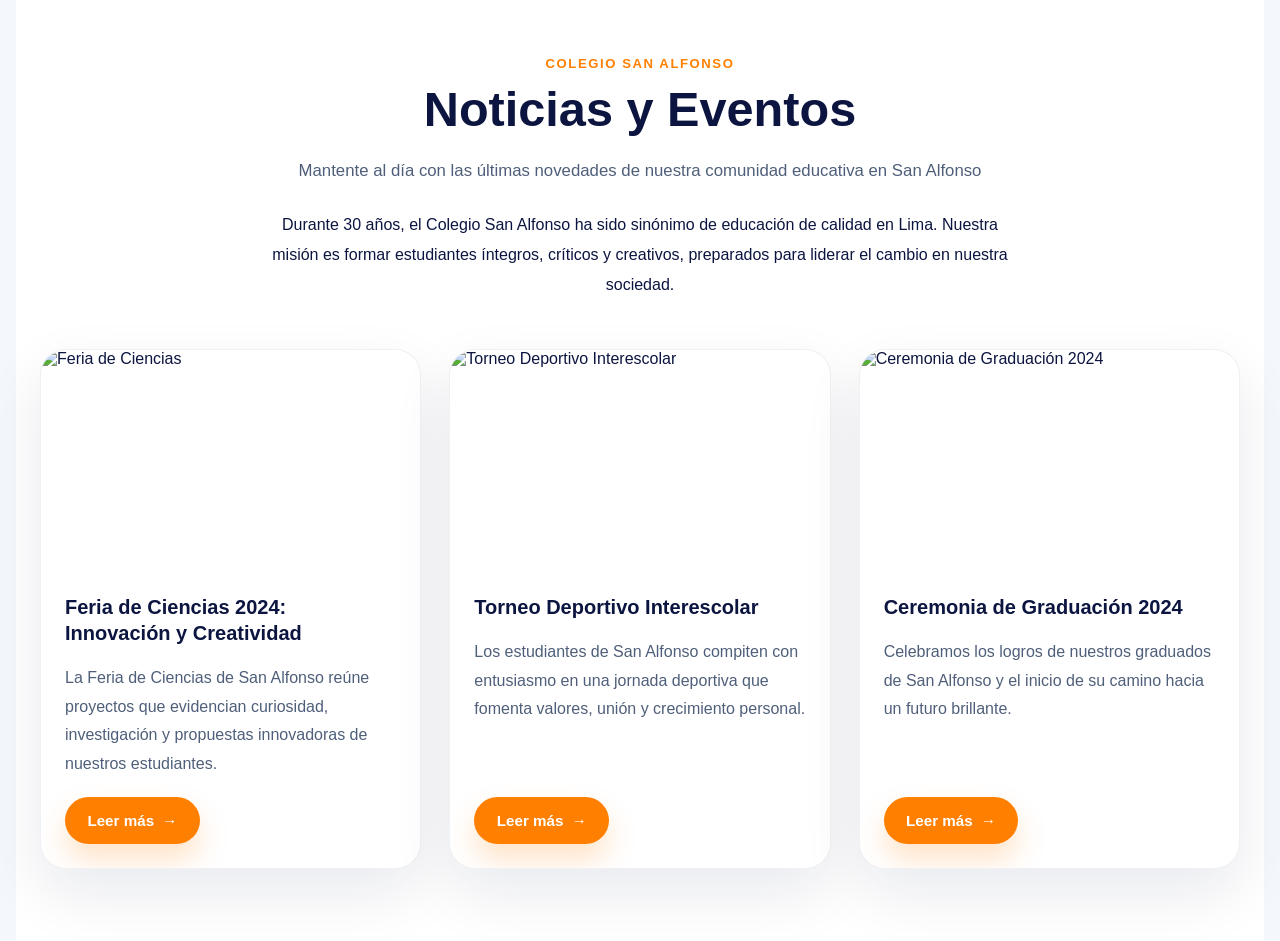
==== pages/noticias/index.html @ c3a73aa1 "Avances en la sección de noticias de San Alfonso He subido lo que llevo avanzado de la sección de no" ====
﻿<!DOCTYPE html>
<html lang="es">
<head>
  <meta charset="UTF-8" />
  <meta name="viewport" content="width=device-width, initial-scale=1.0" />
  <title>Noticias y Eventos | CRSA</title>
  <link rel="stylesheet" href="../../css/noticias.css" />
</head>
<body class="noticias-page">
  <main class="news-shell">
    <section class="news-hero">
      <p class="eyebrow">Colegio San Alfonso</p>
      <h1>Noticias y Eventos</h1>
      <p class="news-subtitle">Mantente al día con las últimas novedades de nuestra comunidad educativa en San Alfonso</p>
      <p class="news-intro">Durante 30 años, el Colegio San Alfonso ha sido sinónimo de educación de calidad en Lima. Nuestra misión es formar estudiantes íntegros, críticos y creativos, preparados para liderar el cambio en nuestra sociedad.</p>
    </section>

    <section class="news-grid" aria-label="Sección de noticias y eventos">
      <article class="news-card">
        <div class="card-image-wrapper">
          <img src="https://images.unsplash.com/photo-1517520287167-4bbf64a00d66?auto=format&fit=crop&w=900&q=80" alt="Feria de Ciencias" loading="lazy" />
        </div>
        <div class="card-content">
          <h2>Feria de Ciencias 2024: Innovación y Creatividad</h2>
          <p>La Feria de Ciencias de San Alfonso reúne proyectos que evidencian curiosidad, investigación y propuestas innovadoras de nuestros estudiantes.</p>
          <a class="card-link" href="#">Leer más</a>
        </div>
      </article>

      <article class="news-card">
        <div class="card-image-wrapper">
          <img src="https://images.unsplash.com/photo-1521412644187-c49fa049e84d?auto=format&fit=crop&w=900&q=80" alt="Torneo Deportivo Interescolar" loading="lazy" />
        </div>
        <div class="card-content">
          <h2>Torneo Deportivo Interescolar</h2>
          <p>Los estudiantes de San Alfonso compiten con entusiasmo en una jornada deportiva que fomenta valores, unión y crecimiento personal.</p>
          <a class="card-link" href="#">Leer más</a>
        </div>
      </article>

      <article class="news-card">
        <div class="card-image-wrapper">
          <img src="https://images.unsplash.com/photo-1500530855697-b586d89ba3ee?auto=format&fit=crop&w=900&q=80" alt="Ceremonia de Graduación 2024" loading="lazy" />
        </div>
        <div class="card-content">
          <h2>Ceremonia de Graduación 2024</h2>
          <p>Celebramos los logros de nuestros graduados de San Alfonso y el inicio de su camino hacia un futuro brillante.</p>
          <a class="card-link" href="#">Leer más</a>
        </div>
      </article>
    </section>
  </main>
</body>
</html>
---- css/noticias.css ----
﻿:root {
  --bg: #ffffff;
  --surface: #ffffff;
  --text: #0c1540;
  --muted: #4f5f7a;
  --accent: #ff7f00;
  --accent-dark: #e86c00;
  --shadow: 0 24px 60px rgba(12, 21, 64, 0.09);
  --radius: 26px;
  --font: "Inter", "Segoe UI", sans-serif;
}

body.noticias-page {
  margin: 0;
  min-height: 100vh;
  background: #f4f7fb;
  color: var(--text);
  font-family: var(--font);
}

.news-shell {
  max-width: 1200px;
  margin: 0 auto;
  padding: 56px 24px 72px;
  background: var(--surface);
}

.news-hero {
  text-align: center;
  max-width: 760px;
  margin: 0 auto 48px;
}

.eyebrow {
  margin: 0 0 14px;
  color: var(--accent);
  font-weight: 700;
  letter-spacing: 0.12em;
  text-transform: uppercase;
  font-size: 0.82rem;
}

.news-hero h1 {
  margin: 0;
  color: var(--text);
  font-size: clamp(2.4rem, 3.8vw, 3.8rem);
  line-height: 1.02;
}

.news-subtitle {
  margin: 20px auto 0;
  max-width: 690px;
  color: var(--muted);
  font-size: 1.05rem;
  line-height: 1.85;
}

.news-intro {
  margin: 24px auto 0;
  max-width: 740px;
  color: var(--text);
  font-size: 1rem;
  line-height: 1.9;
}

.news-grid {
  display: grid;
  gap: 28px;
  grid-template-columns: repeat(auto-fit, minmax(280px, 1fr));
}

.news-card {
  display: flex;
  flex-direction: column;
  background: var(--surface);
  border-radius: var(--radius);
  overflow: hidden;
  box-shadow: var(--shadow);
  border: 1px solid rgba(12, 21, 64, 0.06);
  transition: transform 0.25s ease, box-shadow 0.25s ease;
}

.news-card:hover {
  transform: translateY(-4px);
  box-shadow: 0 32px 70px rgba(12, 21, 64, 0.14);
}

.card-image-wrapper {
  min-height: 220px;
  overflow: hidden;
}

.card-image-wrapper img {
  width: 100%;
  height: 100%;
  object-fit: cover;
  display: block;
}

.card-content {
  display: flex;
  flex-direction: column;
  padding: 24px;
  gap: 18px;
  flex: 1;
}

.card-content h2 {
  margin: 0;
  font-size: 1.25rem;
  line-height: 1.3;
  color: var(--text);
}

.card-content p {
  margin: 0;
  color: var(--muted);
  line-height: 1.8;
  flex: 1;
}

.card-link {
  display: inline-flex;
  align-items: center;
  justify-content: center;
  padding: 0.95rem 1.4rem;
  width: fit-content;
  background: var(--accent);
  color: #ffffff;
  border-radius: 999px;
  text-decoration: none;
  font-weight: 700;
  font-size: 0.95rem;
  box-shadow: 0 16px 30px rgba(255, 127, 0, 0.22);
  transition: transform 0.2s ease, background 0.2s ease;
}

.card-link::after {
  content: "→";
  margin-left: 0.5rem;
}

.card-link:hover {
  transform: translateY(-1px);
  background: var(--accent-dark);
}

@media (max-width: 720px) {
  .news-shell {
    padding: 36px 18px 48px;
  }

  .news-hero {
    margin-bottom: 36px;
  }

  .news-grid {
    gap: 20px;
  }
}
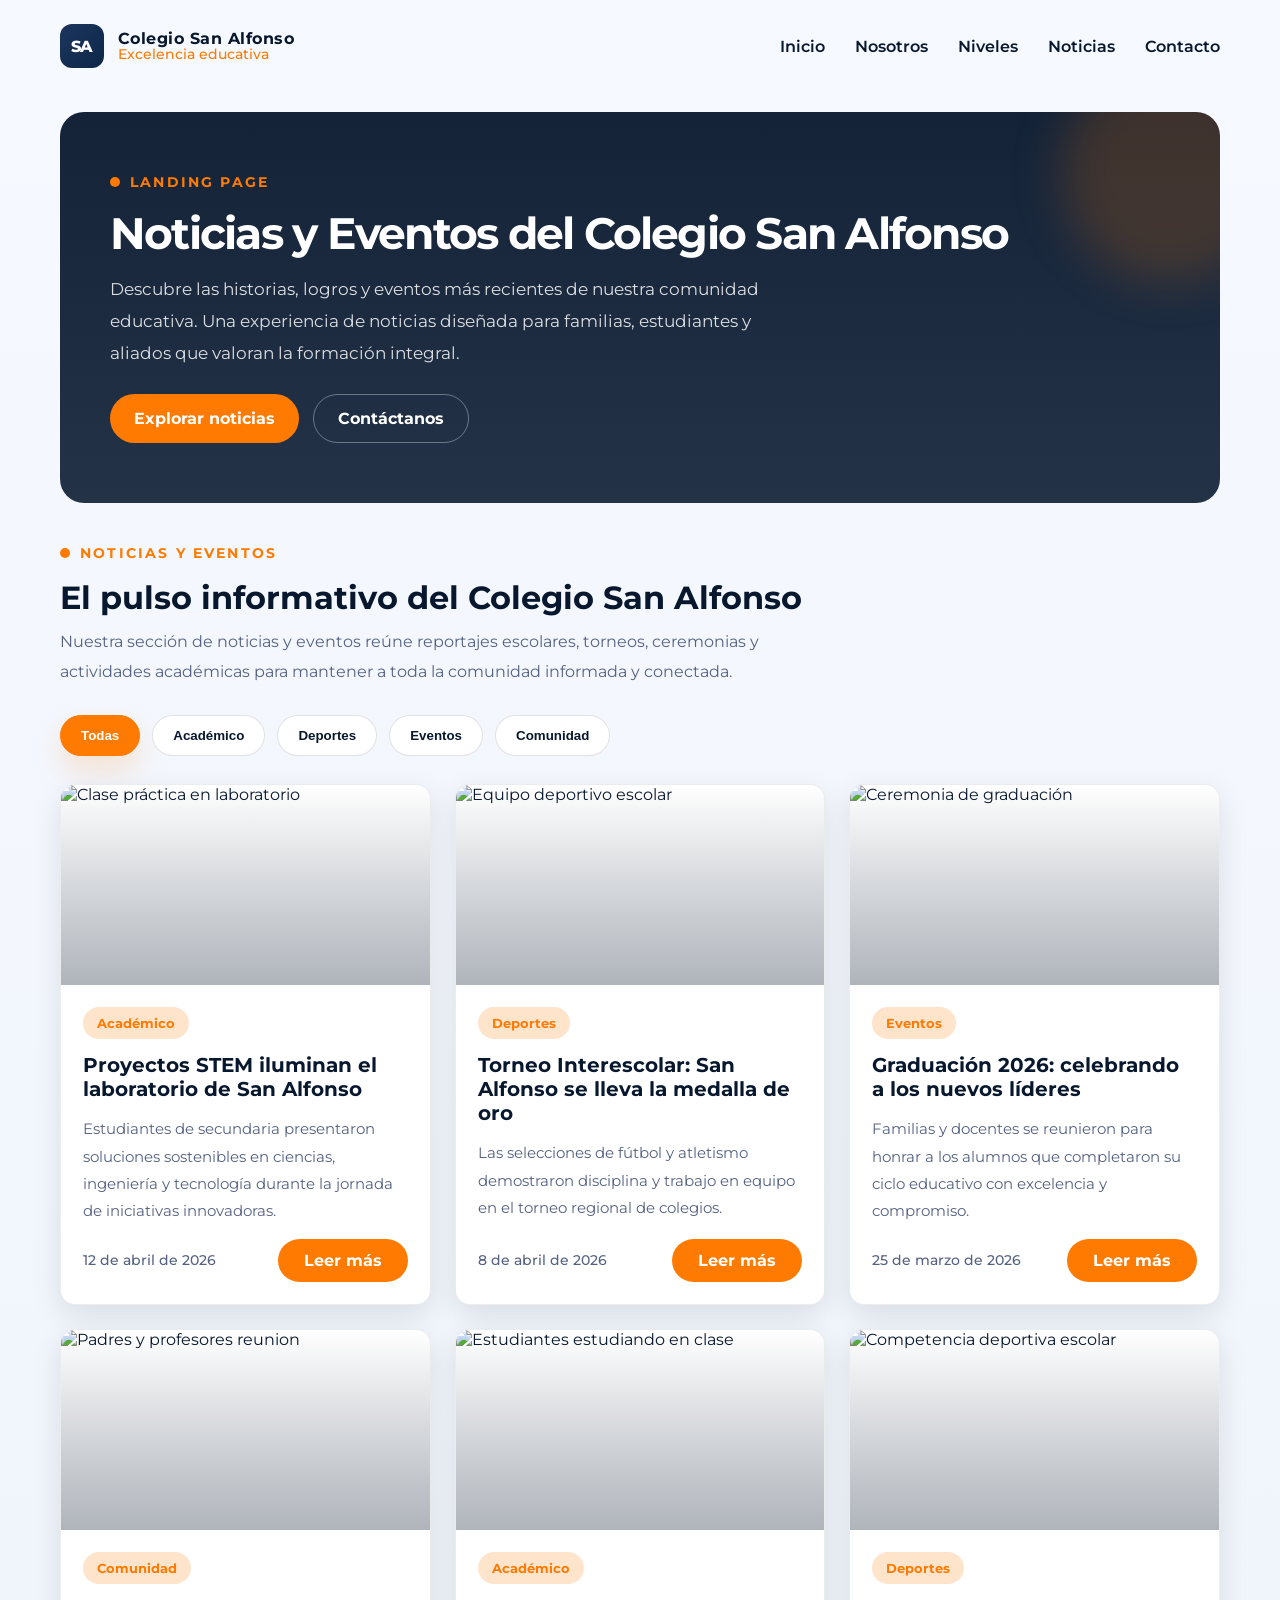
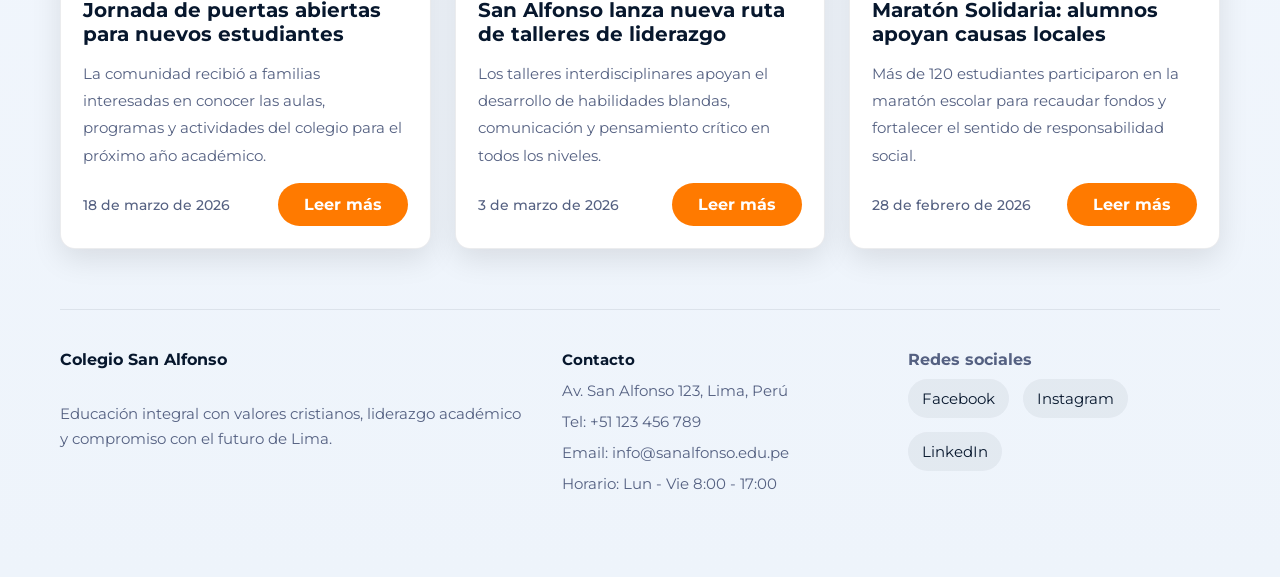
==== commit edecb1b1: "Actualización de estructura y agregado de interactividad He hecho unos cambios en la organización de" ====
--- a/pages/noticias/index.html
+++ b/pages/noticias/index.html
@@ -3,52 +3,172 @@
 <head>
   <meta charset="UTF-8" />
   <meta name="viewport" content="width=device-width, initial-scale=1.0" />
-  <title>Noticias y Eventos | CRSA</title>
+  <title>Colegio San Alfonso - Noticias y Eventos</title>
   <link rel="stylesheet" href="../../css/noticias.css" />
 </head>
-<body class="noticias-page">
-  <main class="news-shell">
-    <section class="news-hero">
-      <p class="eyebrow">Colegio San Alfonso</p>
-      <h1>Noticias y Eventos</h1>
-      <p class="news-subtitle">Mantente al día con las últimas novedades de nuestra comunidad educativa en San Alfonso</p>
-      <p class="news-intro">Durante 30 años, el Colegio San Alfonso ha sido sinónimo de educación de calidad en Lima. Nuestra misión es formar estudiantes íntegros, críticos y creativos, preparados para liderar el cambio en nuestra sociedad.</p>
+<body>
+  <div class="page-shell">
+    <header class="navbar" id="top">
+      <div class="brand">
+        <div class="brand-mark">SA</div>
+        <div class="brand-text">
+          <strong>Colegio San Alfonso</strong>
+          <span>Excelencia educativa</span>
+        </div>
+      </div>
+
+      <nav class="nav-links">
+        <a href="#inicio">Inicio</a>
+        <a href="#nosotros">Nosotros</a>
+        <a href="#niveles">Niveles</a>
+        <a href="#noticias">Noticias</a>
+        <a href="#contacto">Contacto</a>
+      </nav>
+    </header>
+
+    <section class="hero" id="inicio">
+      <div class="section-label">Landing Page</div>
+      <h1>Noticias y Eventos del Colegio San Alfonso</h1>
+      <p class="lead">Descubre las historias, logros y eventos más recientes de nuestra comunidad educativa. Una experiencia de noticias diseñada para familias, estudiantes y aliados que valoran la formación integral.</p>
+      <div class="hero-actions">
+        <a class="btn-primary" href="#noticias">Explorar noticias</a>
+        <a class="btn-secondary" href="#contacto">Contáctanos</a>
+      </div>
     </section>
 
-    <section class="news-grid" aria-label="Sección de noticias y eventos">
-      <article class="news-card">
-        <div class="card-image-wrapper">
-          <img src="https://images.unsplash.com/photo-1517520287167-4bbf64a00d66?auto=format&fit=crop&w=900&q=80" alt="Feria de Ciencias" loading="lazy" />
+    <section id="noticias">
+      <div class="section-label">Noticias y Eventos</div>
+      <h2 class="section-title">El pulso informativo del Colegio San Alfonso</h2>
+      <p class="section-description">Nuestra sección de noticias y eventos reúne reportajes escolares, torneos, ceremonias y actividades académicas para mantener a toda la comunidad informada y conectada.</p>
+
+      <div class="filter-row" role="tablist" aria-label="Filtros de categorías">
+        <button class="filter-button active" data-filter="all" type="button">Todas</button>
+        <button class="filter-button" data-filter="academico" type="button">Académico</button>
+        <button class="filter-button" data-filter="deportes" type="button">Deportes</button>
+        <button class="filter-button" data-filter="eventos" type="button">Eventos</button>
+        <button class="filter-button" data-filter="comunidad" type="button">Comunidad</button>
+      </div>
+
+      <div class="news-grid">
+        <article class="news-card" data-category="academico">
+          <div class="card-top">
+            <img src="https://images.unsplash.com/photo-1557804506-669a67965ba0?auto=format&fit=crop&w=900&q=80" alt="Clase práctica en laboratorio" />
+          </div>
+          <div class="card-info">
+            <span class="card-pill">Académico</span>
+            <h3 class="card-title">Proyectos STEM iluminan el laboratorio de San Alfonso</h3>
+            <p class="card-copy">Estudiantes de secundaria presentaron soluciones sostenibles en ciencias, ingeniería y tecnología durante la jornada de iniciativas innovadoras.</p>
+            <div class="card-meta">
+              <span class="card-date">12 de abril de 2026</span>
+              <a class="card-link" href="#">Leer más</a>
+            </div>
+          </div>
+        </article>
+
+        <article class="news-card" data-category="deportes">
+          <div class="card-top">
+            <img src="https://images.unsplash.com/photo-1517649763962-0c623066013b?auto=format&fit=crop&w=900&q=80" alt="Equipo deportivo escolar" />
+          </div>
+          <div class="card-info">
+            <span class="card-pill">Deportes</span>
+            <h3 class="card-title">Torneo Interescolar: San Alfonso se lleva la medalla de oro</h3>
+            <p class="card-copy">Las selecciones de fútbol y atletismo demostraron disciplina y trabajo en equipo en el torneo regional de colegios.</p>
+            <div class="card-meta">
+              <span class="card-date">8 de abril de 2026</span>
+              <a class="card-link" href="#">Leer más</a>
+            </div>
+          </div>
+        </article>
+
+        <article class="news-card" data-category="eventos">
+          <div class="card-top">
+            <img src="https://images.unsplash.com/photo-1500534623283-312aade485b7?auto=format&fit=crop&w=900&q=80" alt="Ceremonia de graduación" />
+          </div>
+          <div class="card-info">
+            <span class="card-pill">Eventos</span>
+            <h3 class="card-title">Graduación 2026: celebrando a los nuevos líderes</h3>
+            <p class="card-copy">Familias y docentes se reunieron para honrar a los alumnos que completaron su ciclo educativo con excelencia y compromiso.</p>
+            <div class="card-meta">
+              <span class="card-date">25 de marzo de 2026</span>
+              <a class="card-link" href="#">Leer más</a>
+            </div>
+          </div>
+        </article>
+
+        <article class="news-card" data-category="comunidad">
+          <div class="card-top">
+            <img src="https://images.unsplash.com/photo-1523240795612-9a054b0db644?auto=format&fit=crop&w=900&q=80" alt="Padres y profesores reunion" />
+          </div>
+          <div class="card-info">
+            <span class="card-pill">Comunidad</span>
+            <h3 class="card-title">Jornada de puertas abiertas para nuevos estudiantes</h3>
+            <p class="card-copy">La comunidad recibió a familias interesadas en conocer las aulas, programas y actividades del colegio para el próximo año académico.</p>
+            <div class="card-meta">
+              <span class="card-date">18 de marzo de 2026</span>
+              <a class="card-link" href="#">Leer más</a>
+            </div>
+          </div>
+        </article>
+
+        <article class="news-card" data-category="academico">
+          <div class="card-top">
+            <img src="https://images.unsplash.com/photo-1509062522246-3755977927d7?auto=format&fit=crop&w=900&q=80" alt="Estudiantes estudiando en clase" />
+          </div>
+          <div class="card-info">
+            <span class="card-pill">Académico</span>
+            <h3 class="card-title">San Alfonso lanza nueva ruta de talleres de liderazgo</h3>
+            <p class="card-copy">Los talleres interdisciplinares apoyan el desarrollo de habilidades blandas, comunicación y pensamiento crítico en todos los niveles.</p>
+            <div class="card-meta">
+              <span class="card-date">3 de marzo de 2026</span>
+              <a class="card-link" href="#">Leer más</a>
+            </div>
+          </div>
+        </article>
+
+        <article class="news-card" data-category="deportes">
+          <div class="card-top">
+            <img src="https://images.unsplash.com/photo-1517649763962-0c623066013b?auto=format&fit=crop&w=900&q=80" alt="Competencia deportiva escolar" />
+          </div>
+          <div class="card-info">
+            <span class="card-pill">Deportes</span>
+            <h3 class="card-title">Maratón Solidaria: alumnos apoyan causas locales</h3>
+            <p class="card-copy">Más de 120 estudiantes participaron en la maratón escolar para recaudar fondos y fortalecer el sentido de responsabilidad social.</p>
+            <div class="card-meta">
+              <span class="card-date">28 de febrero de 2026</span>
+              <a class="card-link" href="#">Leer más</a>
+            </div>
+          </div>
+        </article>
+      </div>
+    </section>
+
+    <footer class="footer" id="contacto">
+      <div class="footer-grid">
+        <div class="footer-brand">
+          <strong>Colegio San Alfonso</strong>
+          <p class="footer-notes">Educación integral con valores cristianos, liderazgo académico y compromiso con el futuro de Lima.</p>
         </div>
-        <div class="card-content">
-          <h2>Feria de Ciencias 2024: Innovación y Creatividad</h2>
-          <p>La Feria de Ciencias de San Alfonso reúne proyectos que evidencian curiosidad, investigación y propuestas innovadoras de nuestros estudiantes.</p>
-          <a class="card-link" href="#">Leer más</a>
+
+        <div class="footer-contact">
+          <div><strong>Contacto</strong></div>
+          <div>Av. San Alfonso 123, Lima, Perú</div>
+          <div>Tel: +51 123 456 789</div>
+          <div>Email: info@sanalfonso.edu.pe</div>
+          <div>Horario: Lun - Vie 8:00 - 17:00</div>
         </div>
-      </article>
 
-      <article class="news-card">
-        <div class="card-image-wrapper">
-          <img src="https://images.unsplash.com/photo-1521412644187-c49fa049e84d?auto=format&fit=crop&w=900&q=80" alt="Torneo Deportivo Interescolar" loading="lazy" />
+        <div>
+          <div><strong>Redes sociales</strong></div>
+          <div class="footer-socials">
+            <span class="social-pill">Facebook</span>
+            <span class="social-pill">Instagram</span>
+            <span class="social-pill">LinkedIn</span>
+          </div>
         </div>
-        <div class="card-content">
-          <h2>Torneo Deportivo Interescolar</h2>
-          <p>Los estudiantes de San Alfonso compiten con entusiasmo en una jornada deportiva que fomenta valores, unión y crecimiento personal.</p>
-          <a class="card-link" href="#">Leer más</a>
-        </div>
-      </article>
+      </div>
+    </footer>
+  </div>
 
-      <article class="news-card">
-        <div class="card-image-wrapper">
-          <img src="https://images.unsplash.com/photo-1500530855697-b586d89ba3ee?auto=format&fit=crop&w=900&q=80" alt="Ceremonia de Graduación 2024" loading="lazy" />
-        </div>
-        <div class="card-content">
-          <h2>Ceremonia de Graduación 2024</h2>
-          <p>Celebramos los logros de nuestros graduados de San Alfonso y el inicio de su camino hacia un futuro brillante.</p>
-          <a class="card-link" href="#">Leer más</a>
-        </div>
-      </article>
-    </section>
-  </main>
+  <script src="../../js/noticias.js"></script>
 </body>
 </html>
--- a/css/noticias.css
+++ b/css/noticias.css
@@ -1,160 +1,469 @@
-﻿:root {
-  --bg: #ffffff;
+﻿@import url('https://fonts.googleapis.com/css2?family=Montserrat:wght@400;500;600;700;800&display=swap');
+
+:root {
+  --bg: #eef4fb;
   --surface: #ffffff;
-  --text: #0c1540;
-  --muted: #4f5f7a;
-  --accent: #ff7f00;
-  --accent-dark: #e86c00;
-  --shadow: 0 24px 60px rgba(12, 21, 64, 0.09);
-  --radius: 26px;
-  --font: "Inter", "Segoe UI", sans-serif;
-}
-
-body.noticias-page {
+  --surface-strong: #f3f7ff;
+  --nav: #07172d;
+  --text: #07172d;
+  --muted: #556182;
+  --accent: #ff7a00;
+  --accent-soft: #ffe4cc;
+  --border: rgba(7, 23, 45, 0.08);
+  --shadow: 0 10px 30px rgba(0, 0, 0, 0.1);
+  --radius: 16px;
+  --font: 'Montserrat', sans-serif;
+}
+
+* {
+  box-sizing: border-box;
+}
+
+html {
+  scroll-behavior: smooth;
+}
+
+body {
   margin: 0;
   min-height: 100vh;
-  background: #f4f7fb;
+  font-family: var(--font);
+  background: linear-gradient(180deg, #f6f9ff 0%, #eef4fb 100%);
   color: var(--text);
-  font-family: var(--font);
-}
-
-.news-shell {
+}
+
+img {
+  width: 100%;
+  display: block;
+}
+
+a {
+  text-decoration: none;
+  color: inherit;
+}
+
+.page-shell {
   max-width: 1200px;
   margin: 0 auto;
-  padding: 56px 24px 72px;
+  padding: 0 20px 60px;
+}
+
+.navbar {
+  display: flex;
+  align-items: center;
+  justify-content: space-between;
+  padding: 24px 0;
+}
+
+.brand {
+  display: flex;
+  align-items: center;
+  gap: 14px;
+}
+
+.brand-mark {
+  width: 44px;
+  height: 44px;
+  border-radius: 12px;
+  background: linear-gradient(135deg, #1b355e, #0e2748);
+  display: grid;
+  place-items: center;
+  color: #fff;
+  font-weight: 800;
+  letter-spacing: -0.04em;
+}
+
+.brand-text {
+  display: flex;
+  flex-direction: column;
+  line-height: 1.1;
+}
+
+.brand-text strong {
+  font-size: 1rem;
+  letter-spacing: 0.03em;
+}
+
+.brand-text span {
+  color: var(--accent);
+  font-size: 0.85rem;
+  font-weight: 500;
+}
+
+.nav-links {
+  display: flex;
+  flex-wrap: wrap;
+  gap: 24px;
+  justify-content: center;
+  margin-top: 16px;
+}
+
+.nav-links a {
+  position: relative;
+  color: var(--nav);
+  font-weight: 600;
+  transition: color 0.25s ease;
+}
+
+.nav-links a::after {
+  content: '';
+  position: absolute;
+  left: 0;
+  bottom: -6px;
+  width: 0;
+  height: 2px;
+  background: var(--accent);
+  transition: width 0.25s ease;
+}
+
+.nav-links a:hover,
+.nav-links a:focus {
+  color: var(--accent);
+}
+
+.nav-links a:hover::after,
+.nav-links a:focus::after {
+  width: 100%;
+}
+
+.hero {
+  margin: 20px 0 40px;
+  padding: 40px 20px;
+  border-radius: 24px;
+  background: linear-gradient(180deg, rgba(7, 23, 45, 0.95) 0%, rgba(7, 23, 45, 0.88) 100%);
+  color: #fff;
+  overflow: hidden;
+  position: relative;
+}
+
+.hero::before {
+  content: '';
+  position: absolute;
+  right: -60px;
+  top: -50px;
+  width: 220px;
+  height: 220px;
+  border-radius: 50%;
+  background: rgba(255, 122, 0, 0.18);
+  filter: blur(24px);
+}
+
+.hero h1 {
+  margin: 0 0 18px;
+  font-size: 2rem;
+  line-height: 1.05;
+  letter-spacing: -0.04em;
+}
+
+.hero p.lead {
+  max-width: 680px;
+  margin: 0 0 24px;
+  color: rgba(255, 255, 255, 0.85);
+  font-size: 1rem;
+  line-height: 1.9;
+}
+
+.hero-actions {
+  display: flex;
+  flex-wrap: wrap;
+  gap: 14px;
+}
+
+.btn-primary,
+.btn-secondary {
+  display: inline-flex;
+  align-items: center;
+  justify-content: center;
+  border-radius: 999px;
+  font-weight: 700;
+  transition: transform 0.25s ease, background 0.25s ease, color 0.25s ease;
+  padding: 14px 24px;
+}
+
+.btn-primary {
+  background: var(--accent);
+  color: #fff;
+}
+
+.btn-secondary {
+  border: 1px solid rgba(255, 255, 255, 0.35);
+  color: #fff;
+  background: transparent;
+}
+
+.btn-primary:hover,
+.btn-secondary:hover {
+  transform: translateY(-1px);
+}
+
+.section-label {
+  display: inline-flex;
+  align-items: center;
+  gap: 10px;
+  margin-bottom: 20px;
+  font-size: 0.85rem;
+  font-weight: 700;
+  color: var(--accent);
+  text-transform: uppercase;
+  letter-spacing: 0.16em;
+}
+
+.section-label::before {
+  content: '';
+  width: 10px;
+  height: 10px;
+  border-radius: 50%;
+  background: var(--accent);
+}
+
+.section-title {
+  margin: 0 0 12px;
+  font-size: 2rem;
+  line-height: 1.05;
+}
+
+.section-description {
+  max-width: 760px;
+  margin: 0 0 28px;
+  color: var(--muted);
+  line-height: 1.9;
+  font-size: 1rem;
+}
+
+.filter-row {
+  display: flex;
+  flex-wrap: wrap;
+  gap: 12px;
+  margin-bottom: 28px;
+}
+
+.filter-button {
+  border: 1px solid rgba(7, 23, 45, 0.12);
+  background: #fff;
+  color: var(--nav);
+  border-radius: 999px;
+  padding: 12px 20px;
+  font-weight: 600;
+  cursor: pointer;
+  transition: all 0.25s ease;
+}
+
+.filter-button.active,
+.filter-button:hover {
+  background: var(--accent);
+  border-color: var(--accent);
+  color: #fff;
+  box-shadow: 0 14px 30px rgba(255, 122, 0, 0.18);
+}
+
+.news-grid {
+  display: grid;
+  gap: 24px;
+  grid-template-columns: repeat(1, minmax(0, 1fr));
+}
+
+.news-card {
+  border-radius: 15px;
+  overflow: hidden;
   background: var(--surface);
-}
-
-.news-hero {
-  text-align: center;
-  max-width: 760px;
-  margin: 0 auto 48px;
-}
-
-.eyebrow {
-  margin: 0 0 14px;
+  box-shadow: var(--shadow);
+  border: 1px solid var(--border);
+  transition: transform 0.25s ease, box-shadow 0.25s ease;
+  display: flex;
+  flex-direction: column;
+}
+
+.news-card:hover {
+  transform: scale(1.03);
+  box-shadow: 0 18px 40px rgba(0, 0, 0, 0.14);
+}
+
+.card-top {
+  position: relative;
+  min-height: 200px;
+  overflow: hidden;
+}
+
+.card-top::after {
+  content: '';
+  position: absolute;
+  inset: 0;
+  background: linear-gradient(180deg, transparent 0%, rgba(7, 23, 45, 0.18) 54%, rgba(7, 23, 45, 0.32) 100%);
+  pointer-events: none;
+}
+
+.card-info {
+  padding: 22px;
+  display: flex;
+  flex-direction: column;
+  gap: 14px;
+  flex: 1;
+}
+
+.card-pill {
+  display: inline-flex;
+  padding: 8px 14px;
+  border-radius: 999px;
+  background: var(--accent-soft);
   color: var(--accent);
   font-weight: 700;
-  letter-spacing: 0.12em;
-  text-transform: uppercase;
   font-size: 0.82rem;
-}
-
-.news-hero h1 {
+  width: fit-content;
+}
+
+.card-title {
+  font-size: 1.25rem;
   margin: 0;
-  color: var(--text);
-  font-size: clamp(2.4rem, 3.8vw, 3.8rem);
-  line-height: 1.02;
-}
-
-.news-subtitle {
-  margin: 20px auto 0;
-  max-width: 690px;
-  color: var(--muted);
-  font-size: 1.05rem;
-  line-height: 1.85;
-}
-
-.news-intro {
-  margin: 24px auto 0;
-  max-width: 740px;
-  color: var(--text);
-  font-size: 1rem;
-  line-height: 1.9;
-}
-
-.news-grid {
-  display: grid;
-  gap: 28px;
-  grid-template-columns: repeat(auto-fit, minmax(280px, 1fr));
-}
-
-.news-card {
-  display: flex;
-  flex-direction: column;
-  background: var(--surface);
-  border-radius: var(--radius);
-  overflow: hidden;
-  box-shadow: var(--shadow);
-  border: 1px solid rgba(12, 21, 64, 0.06);
-  transition: transform 0.25s ease, box-shadow 0.25s ease;
-}
-
-.news-card:hover {
-  transform: translateY(-4px);
-  box-shadow: 0 32px 70px rgba(12, 21, 64, 0.14);
-}
-
-.card-image-wrapper {
-  min-height: 220px;
-  overflow: hidden;
-}
-
-.card-image-wrapper img {
-  width: 100%;
-  height: 100%;
-  object-fit: cover;
-  display: block;
-}
-
-.card-content {
-  display: flex;
-  flex-direction: column;
-  padding: 24px;
-  gap: 18px;
-  flex: 1;
-}
-
-.card-content h2 {
-  margin: 0;
-  font-size: 1.25rem;
-  line-height: 1.3;
-  color: var(--text);
-}
-
-.card-content p {
+  line-height: 1.2;
+}
+
+.card-copy {
   margin: 0;
   color: var(--muted);
   line-height: 1.8;
+  font-size: 0.95rem;
   flex: 1;
 }
 
+.card-meta {
+  display: flex;
+  justify-content: space-between;
+  align-items: center;
+  gap: 12px;
+  flex-wrap: wrap;
+}
+
+.card-date {
+  color: var(--muted);
+  font-size: 0.9rem;
+  font-weight: 500;
+}
+
 .card-link {
   display: inline-flex;
   align-items: center;
   justify-content: center;
-  padding: 0.95rem 1.4rem;
-  width: fit-content;
+  min-width: 130px;
+  padding: 12px 18px;
+  border-radius: 999px;
   background: var(--accent);
-  color: #ffffff;
-  border-radius: 999px;
-  text-decoration: none;
+  color: #fff;
   font-weight: 700;
+  transition: background 0.25s ease, transform 0.25s ease;
+  white-space: nowrap;
+}
+
+.card-link:hover {
+  background: #e56a00;
+  transform: translateY(-2px);
+}
+
+.footer {
+  margin-top: 60px;
+  padding: 40px 0 24px;
+  border-top: 1px solid rgba(7, 23, 45, 0.08);
+  color: var(--muted);
+}
+
+.footer-grid {
+  display: grid;
+  gap: 34px;
+  grid-template-columns: repeat(1, minmax(0, 1fr));
+}
+
+.footer-brand {
+  display: flex;
+  flex-direction: column;
+  gap: 18px;
+}
+
+.footer-brand strong {
+  font-size: 1rem;
+  color: var(--nav);
+}
+
+.footer-contact {
+  display: grid;
+  gap: 12px;
   font-size: 0.95rem;
-  box-shadow: 0 16px 30px rgba(255, 127, 0, 0.22);
-  transition: transform 0.2s ease, background 0.2s ease;
-}
-
-.card-link::after {
-  content: "→";
-  margin-left: 0.5rem;
-}
-
-.card-link:hover {
-  transform: translateY(-1px);
-  background: var(--accent-dark);
-}
-
-@media (max-width: 720px) {
-  .news-shell {
-    padding: 36px 18px 48px;
-  }
-
-  .news-hero {
-    margin-bottom: 36px;
+}
+
+.footer-contact strong {
+  color: var(--nav);
+}
+
+.footer-socials {
+  display: flex;
+  gap: 14px;
+  flex-wrap: wrap;
+  align-items: center;
+  margin-top: 10px;
+}
+
+.social-pill {
+  display: inline-flex;
+  align-items: center;
+  gap: 10px;
+  padding: 10px 14px;
+  background: rgba(7, 23, 45, 0.05);
+  border-radius: 999px;
+  color: var(--nav);
+  font-size: 0.95rem;
+}
+
+.footer-notes {
+  color: var(--muted);
+  font-size: 0.92rem;
+  line-height: 1.7;
+}
+
+.badge {
+  display: inline-flex;
+  padding: 8px 12px;
+  border-radius: 999px;
+  background: rgba(255, 122, 0, 0.12);
+  color: var(--accent);
+  font-size: 0.82rem;
+  font-weight: 700;
+  text-transform: uppercase;
+  letter-spacing: 0.08em;
+}
+
+@media (min-width: 720px) {
+  .navbar {
+    gap: 16px;
+  }
+
+  .nav-links {
+    margin-top: 0;
+  }
+
+  .hero {
+    padding: 60px 50px;
+  }
+
+  .hero h1 {
+    font-size: 2.75rem;
+  }
+
+  .hero p.lead {
+    font-size: 1.05rem;
   }
 
   .news-grid {
-    gap: 20px;
-  }
-}
+    grid-template-columns: repeat(2, minmax(0, 1fr));
+  }
+}
+
+@media (min-width: 992px) {
+  .nav-links {
+    gap: 30px;
+  }
+
+  .news-grid {
+    grid-template-columns: repeat(3, minmax(0, 1fr));
+  }
+
+  .footer-grid {
+    grid-template-columns: 1.5fr 1fr 1fr;
+  }
+}
